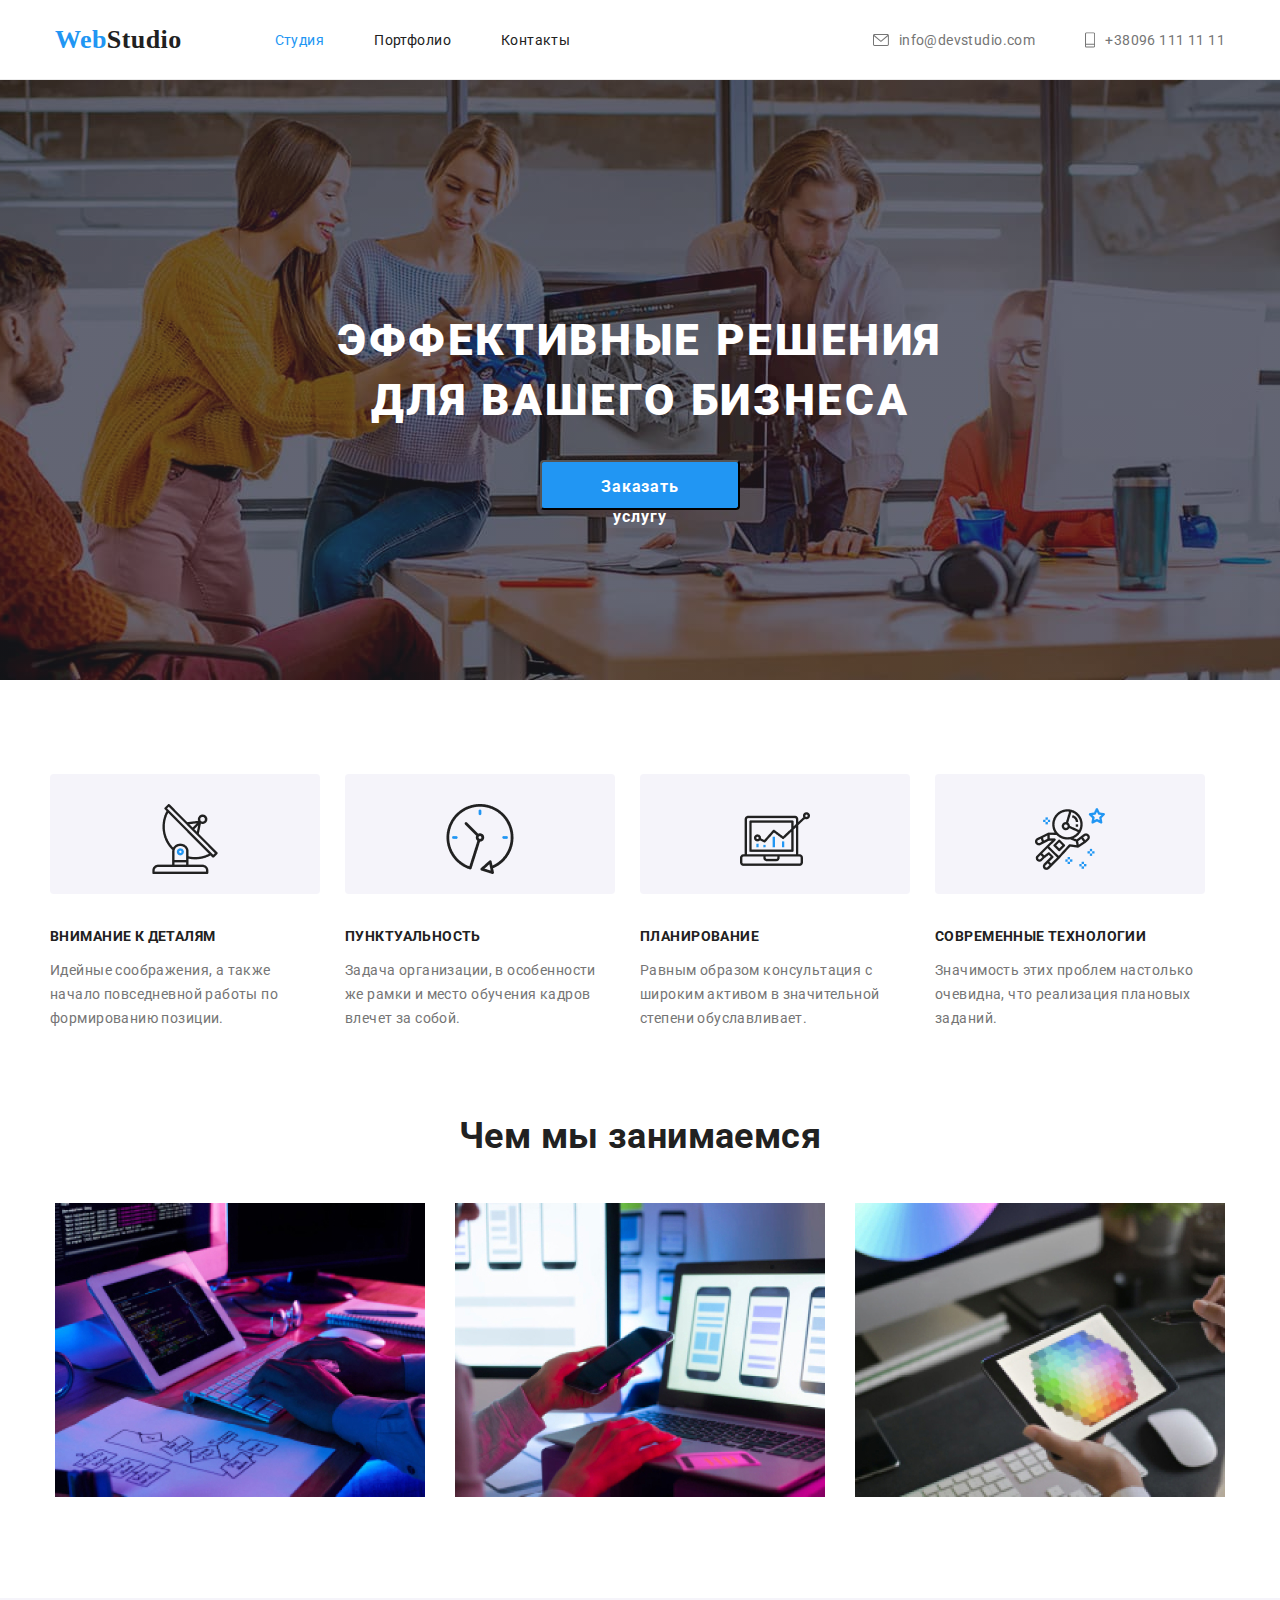
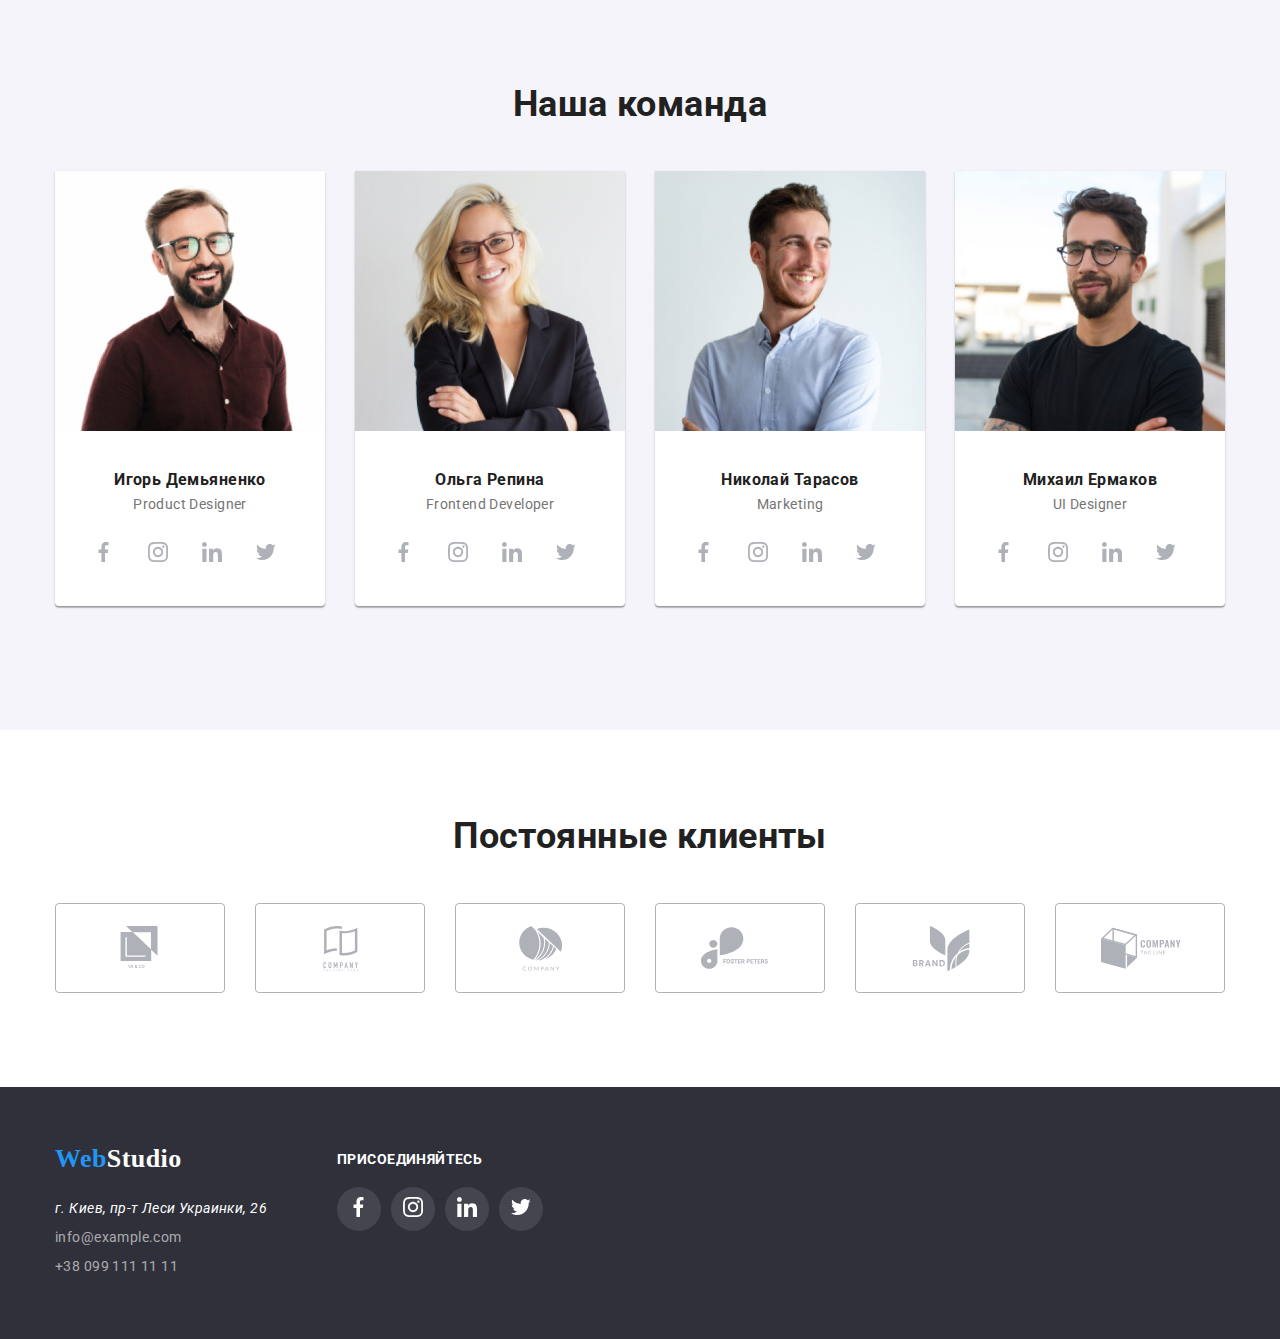
==== index.html @ 9bc7f553 "перенос дз4 в дз5" ====
<!DOCTYPE html>
<html lang="ru">
<head>
    <meta charset="UTF-8">
    <meta name="viewport" content="width=device-width, initial-scale=1.0">
    <link rel="stylesheet" href="./CSS/styles.css">  
    <link rel="stylesheet" href="./CSS/normalize.css">                   
    <link href="https://fonts.googleapis.com/css2?family=Roboto:ital,wght@0,300;1,100&display=fallback" rel="stylesheet">

    <title>WebStudio - разработка программного обеспечения</title>
</head>
<body>
    <header>
        <div class="container flexbox">
            <nav class="navv">
        <p class="logo"><a href="./"><span>Web</span>Studio</a></p>
        <ul class="navigation list">
            <li class="menu-list">
                <a href="./" style="color:#2196F3;">Студия</a>
            </li>
            <li class="menu-list">
                <a href="./portfolio.html">Портфолио</a>
            </li>
            <li class="menu-list">
                <a href="/">Контакты</a>
            </li>
        </ul>
    </nav>
        <div class="header-contacts">
            <p><a href="mailto:info@devstudio.com" class="mail">
                <svg>
                    <use href="./images/sprite.svg#icon-mail"></use>
                </svg>
                info@devstudio.com</a></p>
            
                <p><a href="tel:380961111111" class="phone">
                    <svg>
                        <use href="./images/sprite.svg#icon-telephone"></use>
                    </svg>
                    +38096 111 11 11</a></p>
                
                </div>
            </div>
    </header>
    <main>
        <section class="maininfo">
           <div class="container">
            <h1 class="mainslogan">ЭФФЕКТИВНЫЕ РЕШЕНИЯ <br>ДЛЯ ВАШЕГО БИЗНЕСА</h1>
            <p><button class="order-service">Заказать услугу</button></p> 
        </div>      
</section>
        <section class="qualities">
            <div class="container">
            <h2 class="invisible">Гарантия качества</h2>
            <ul class="list">
                <li class="special-aspects item-1">
                <h3>Внимание к деталям</h3>
                <p>Идейные соображения,    а также начало повседневной работы по формированию позиции.</p>
                </li>
                <li class="special-aspects item-2">
                    <h3>Пунктуальность</h3>
                    <p>Задача организации, в особенности же рамки и место обучения кадров влечет за собой.</p>
                </li>
                <li class="special-aspects item-3">
                    <h3>Планирование</h3>
                    <p>Равным образом консультация с широким активом в значительной степени обуславливает.</p>
                </li>
                <li class="special-aspects item-4">
                    <h3>Современные технологии</h3>
                    <p>Значимость этих проблем настолько очевидна, что реализация плановых заданий.</p>
                </li>
            </ul>
        </div>
        </section>
<section class="what-we-do">
    <div class="container">
<h2>Чем мы занимаемся</h2>
<ul class="list">
    <li class="what-we-do1"><img src="./images/img1.jpg" alt="Программирование" width="370" height="294"></li>
    <li class="what-we-do1"><img src="./images/img2.jpg" alt="Адаптация под разные устройства" width="370" height="294"></li>
    <li class="what-we-do1"><img src="./images/img3.jpg" alt="Дизайн" width="370" height="294"></li>
</ul>
</div>
</section>
<section class="our-team">
    <div class="container">
    <h2>Наша команда</h2>
    <ul class="list-of-teammates list">
        <li class="team">
            <img src="./images/teammate1.jpg" alt="Игорь Демьяненко" width="270" height="260">
            <div class="teammate"><h3>Игорь Демьяненко</h3>
                <p>Product Designer</p>
                <ul class="social list">
                    <li class="social-icon"><button class="but-icon"><svg>
                        <use href="./images/sprite.svg#icon-facebook"></use>
                    </svg></button></li>
                    <li class="social-icon"><button class="but-icon"><svg>
                        <use href="./images/sprite.svg#icon-instagram"></use>
                    </svg></button></li>
                    <li class="social-icon"><button class="but-icon"><svg>
                        <use href="./images/sprite.svg#icon-linkedin"></use>
                    </svg></button></li>
                    <li class="social-icon"><button class="but-icon"><svg>
                        <use href="./images/sprite.svg#icon-twitter"></use>
                    </svg></button></li>
                </ul></div>
        </li>
        <li class="team">
            <img src="./images/teammate2.jpg" alt="Ольга Репина" width="270" height="260">
            <div class="teammate"><h3>Ольга Репина</h3>
                <p>Frontend Developer</p>
                <ul class="social list">
                    <li class="social-icon"><button class="but-icon"><svg>
                        <use href="./images/sprite.svg#icon-facebook"></use>
                    </svg></button></li>
                    <li class="social-icon"><button class="but-icon"><svg>
                        <use href="./images/sprite.svg#icon-instagram"></use>
                    </svg></button></li>
                    <li class="social-icon"><button class="but-icon"><svg>
                        <use href="./images/sprite.svg#icon-linkedin"></use>
                    </svg></button></li>
                    <li class="social-icon"><button class="but-icon"><svg>
                        <use href="./images/sprite.svg#icon-twitter"></use>
                    </svg></button></li>
                </ul>
            </div>
        </li>
        <li class="team">
            <img src="./images/teammate3.jpg" alt="Николай Тарасов" width="270" height="260">
            <div class="teammate"><h3>Николай Тарасов</h3>
                <p>Marketing</p>
                <ul class="social list">
                    <li class="social-icon"><button class="but-icon"><svg>
                        <use href="./images/sprite.svg#icon-facebook"></use>
                    </svg></button></li>
                    <li class="social-icon"><button class="but-icon"><svg>
                        <use href="./images/sprite.svg#icon-instagram"></use>
                    </svg></button></li>
                    <li class="social-icon"><button class="but-icon"><svg>
                        <use href="./images/sprite.svg#icon-linkedin"></use>
                    </svg></button></li>
                    <li class="social-icon"><button class="but-icon"><svg>
                        <use href="./images/sprite.svg#icon-twitter"></use>
                    </svg></button></li>
                </ul>
            </div>
        </li>
        <li class="team">
            <img src="./images/teammate4.jpg" alt="Михаил Ермаков" width="270" height="260">
            <div class="teammate"><h3>Михаил Ермаков</h3>
                <p>UI Designer</p>
                <ul class="social list">
                    <li class="social-icon"><button class="but-icon"><svg>
                        <use href="./images/sprite.svg#icon-facebook"></use>
                    </svg></button></li>
                    <li class="social-icon"><button class="but-icon"><svg>
                        <use href="./images/sprite.svg#icon-instagram"></use>
                    </svg></button></li>
                    <li class="social-icon"><button class="but-icon"><svg>
                        <use href="./images/sprite.svg#icon-linkedin"></use>
                    </svg></button></li>
                    <li class="social-icon"><button class="but-icon"><svg>
                        <use href="./images/sprite.svg#icon-twitter"></use>
                    </svg></button></li>
                </ul>
            </div>
                
        </li>
    </ul>
</div>
</section>
<section class="customers">
<div class="container">
    <h2>Постоянные клиенты</h2>
<ul class="list">
    <li class="customer-logo"><a href="">
        <svg>
            <use href="./images/sprite.svg#icon-logo-1"></use>
        </svg>
    </a></li>
    <li class="customer-logo"><a href="">
        <svg>
            <use href="./images/sprite.svg#icon-logo-2"></use>
        </svg>
    </a></li>
    <li class="customer-logo"><a href="">
        <svg>
            <use href="./images/sprite.svg#icon-logo-3"></use>
        </svg>
    </a></li>
    <li class="customer-logo"><a href="">
        <svg>
            <use href="./images/sprite.svg#icon-logo-4"></use>
        </svg>
    </a></li>
    <li class="customer-logo"><a href="">
        <svg>
            <use href="./images/sprite.svg#icon-logo-5"></use>
        </svg>
    </a></li>
    <li class="customer-logo"><a href="">
        <svg>
            <use href="./images/sprite.svg#icon-logo-6"></use>
        </svg>
    </a></li>
</ul>
</div>
    
</section>
    </main>
    <footer>
        <div class="container">
            <div class="find-us">
                <div class="contact-us">
                    <p class="footer-logo"><span>Web</span>Studio</p>
                    <address>
                    <p>   г. Киев, пр-т Леси Украинки, 26
                    </p>
                    </address>
                    <p><a href="mailto:info@example.com">info@example.com</a></p>
                    <p><a href="tel:380991111111">+38 099 111 11 11</a>
                    </p>
                </div>
                <div class="footer-social"> 
                    <p>Присоединяйтесь</p>
                    <ul class="social list">
                        <li class="social-icon"><button class="but-icon"><svg>
                            <use href="./images/sprite.svg#icon-facebook"></use>
                        </svg></button></li>
                        <li class="social-icon"><button class="but-icon"><svg>
                            <use href="./images/sprite.svg#icon-instagram"></use>
                        </svg></button></li>
                        <li class="social-icon"><button class="but-icon"><svg>
                            <use href="./images/sprite.svg#icon-linkedin"></use>
                        </svg></button></li>
                        <li class="social-icon"><button class="but-icon"><svg>
                            <use href="./images/sprite.svg#icon-twitter"></use>
                        </svg></button></li>
                    </ul>
                </div>
            </div>
            
        </div>
   </footer>
</body>
</html>
---- CSS/styles.css ----
* {
    margin: 0;
    padding:  0px 0px 0px 0px;
}
:root {
    --white: #ffffff;
    --active: #757575;
    --black: #212121;
    --blue: #2196F3;
    --white-transp:rgba(255, 255, 255, 0.6);
    --gray: #F5F4FA;
    --pictures:#AFB1B8;
}
body {
    background-color: var(--white);
    font-family: Roboto;
    font-style: normal;
    font-weight: normal;
    font-size: 14px;
    line-height: 24px;    
    letter-spacing: 0.03em;
    color: var(--active);
}
*::selection{
    background-color: yellowgreen;
}
.container {
    width: 1200px;
    padding: 0 15px;
    margin: 0 auto;

}
.flexbox {
    display: flex;
    justify-content: space-between;
}
h1, h2, h3, h4, h5, h6 {
    color: var(--black);
}
h2 {
    font-size: 36px;
    margin-bottom: 55px;
    text-align: center;
font-family: 'Roboto';
}
h3 {
    font-size: 16px;
}

p {
    margin: 0 0 0px 0;
}
header {
    background-image: url(../images/line-header.png);
    background-position: bottom;
    background-repeat: repeat-x;

}
header .container{
    height: 80px;
    text-align: center;
    
}
.navv {
    display: flex;
    align-items: center;

}
.list {
list-style-type: none;
margin: 0;
padding: 0;
}
.logo {
    font-size: 26px; 
  font-weight: bold;
    font-family: Raleway;
    font-style: normal;
}
.logo a {
    color: var(--black); 
    text-decoration: none;
}
.logo span {
    color: var(--blue);
}
.navigation {
    display: flex;
    margin-left: 93px;
}
.menu-list {
    font-size: 14px;
margin-right: 50px;
    }
    .navigation .menu-list:last-child {
        margin-right: 0px;
    }
    .navigation a {
        text-decoration: none;
        color: var(--black);
    }
    .menu-list a:hover, .menu-list a:focus {
color: var(--blue);
    }

.header-contacts {
    display: flex;
    align-items: center;
}
.header-contacts p {
    margin-left: 50px;
}
.header-contacts p:first-child {
    margin-left: 0px;

}


.header-contacts a{
    display: flex;
    align-items: center;
    padding: 0;
}
.header-contacts a{
    color: var(--active);
    text-decoration: none;
}
.header-contacts a:hover, .header-contacts a:focus {
    color: var(--blue);
}
.mail svg {
    width: 16px;
    height: 12px;
    margin-right: 10px;
    fill:var(--active);
}
.mail:hover svg,  .mail:focus svg {
    fill: var(--blue);
}
.phone svg {
    width: 10px;
    height: 16px;
    margin-right: 10px;
    fill:var(--active);
}
.phone:hover svg,  .phone:focus svg {
    fill: var(--blue);
}
/* .mail::before {
    content: "";
    width: 16px;
  height: 12px;
    margin-right: 10px;
    background-image: url(../images/icons/mail.svg);
    background-repeat: no-repeat;
} 
.phone::before {
    content: "";
    width: 10px;
  height: 16px;
    margin-right: 10px;
    background-image: url(../images/icons/telephone.svg);
    background-repeat: no-repeat;
}*/

.maininfo {
height: 600px;
background-image: linear-gradient(rgba(47, 48, 58, 0.4) 50%, rgba(47, 48, 58, 0.4) 100%), url(../images/webstudio-banner.jpg);
background-repeat: no-repeat, no-repeat;
background-position-x: center, center;
background-size: 1600px, 1600px;
text-align: center;
padding-top: 200px;
}
.mainslogan {
padding: 30px;
font-family: Roboto;
font-style: normal;
font-weight: 900;
font-size: 44px;
line-height: 60px;
text-align: center;
letter-spacing: 0.06em;
text-transform: uppercase;
color: var(--white);
}
button {
    background-color: var(--blue);
}

.order-service {
width: 200px;
height: 50px;
background-color: var(--blue);
font-family: Roboto;
font-style: normal;
font-weight: bold;
font-size: 16px;
line-height: 30px;
text-align: center;
letter-spacing: 0.06em;
padding: 10px 30px;
color: var(--white);
border-radius: 4px;
}
.qualities {
    font-size: 14px;
    padding: 94px 15px;
    letter-spacing: 0.03em;
    font-weight: normal;
}
.qualities h3 {
    text-transform: uppercase;
    font-size: 14px;
    margin:0 0 10px 0px;


}
.qualities ul{
    display: flex;
}
.item-1, .item-2, .item-3, .item-4{
    width:270px;
    margin: 0 30px 0 -5px;
   
}
.special-aspects:last-child {
    margin-right: 0px;

}
.special-aspects::before{
    content:"";
    display: block;
    width: 270px;
    height: 120px;
    margin-bottom: 30px;
    background-color: var(--gray);
    background-position: center top 30px;
    border-radius: 4px;
background-repeat: no-repeat;
}
.item-1::before{
    background-image: url(../images/icons/details.png);
}
.item-2::before{
    background-image: url(../images/icons/clock.png);
}
.item-3::before{
    background-image: url(../images/icons/diagram.png);

}
.item-4::before{
    background-image: url(../images/icons/technologies.png);

}

.what-we-do ul {
    display: flex;
    justify-content: space-between;
    padding-bottom: 94px;
}

.what-we-do1 {
    margin-right: 30px;
}
.what-we-do1:last-child {
    margin-right: 0px;
}

.our-team {
    background: var(--gray) repeat-x;
    padding: 94px 15px;
}

.list-of-teammates{
    display: flex;
    
}
.team {
    background: var(--white);  
    box-shadow: 0px 1px 3px rgba(0, 0, 0, 0.12), 0px 1px 1px rgba(0, 0, 0, 0.14), 0px 2px 1px rgba(0, 0, 0, 0.2);
    border-radius: 0px 0px 4px 4px;
    margin: 0 30px 30px 0;
    width: 270px;
   

}
.teammate {
    text-align: center;
    padding: 30px 0 30px 0;
}
/* начало иконки соцсетей */
.but-icon {
    background-color: var(--white);
    border:none;
    margin-right: 10px;
    padding: 0px;
    width: 44px;
    height: 44px;
    border-radius: 50%;

}
.social {
    display: flex;
    justify-content: center;
    margin-top: 16px;
}
.but-icon svg {
    width: 20px;
height: 20px;
border:none;
fill:var(--pictures);
}

.but-icon:hover svg, .but-icon:focus svg{
    fill:var(--white);
}
.but-icon:hover, .but-icon:focus {
    background-color:var(--blue);

    border-radius: 50%;
} 
/* конец иконки соцсетей */
.customers {
    padding-top: 94px;
    padding-bottom: 94px;
}
.customers ul {
    display: flex;
}
.customer-logo a {
    display: block;
    border: 1px solid var(--pictures);
    border-radius: 4px;
    width: 170px;
    height: 90px;
    margin-right: 30px;
    padding: 22px 45px;
}
.customer-logo a:hover, .customer-logo a:focus {
    border: 1px solid var(--blue);
}
.customer-logo a:hover svg, .customer-logo a:focus svg {
fill:var(--blue);
}
.customer-logo svg {
    fill: var(--pictures);
    
    width: 80px;
    height: 45px;
}

.invisible {
    display:none;
}
/* -----Портфолио------- */
.filter-of-works ul{
    display: flex;
    justify-content: center;
    margin-top: 94px;
    margin-bottom: 50px;
}
.filter-of-works li {
    margin-right: 8px;
    border: 1px solid var(--gray);
    background: var(--gray);
border-radius: 4px;
font-style: normal;
font-weight: 500;
font-size: 16px;
line-height: 26px;
padding: 6px 22px;
}
.filter-of-works li:last-child{
    margin-right: 0px;
}
.filter-of-works li:hover, .filter-of-works li:focus {
  background: var(--blue);
  color: var(--white);
  cursor: pointer;
}

.examples ul {
    display: flex;
    flex-direction: row;
    flex-wrap: wrap;
    margin-bottom: 64px;
}
.examples li {
margin: 0 30px 30px 0;
background-image: url(../images/container-item.png);
height: 404px;}

.examples li:nth-child(3n) {
    margin: 0 0px 30px 0;
    }
    .examples li:hover, .examples li:focus {
        cursor: pointer;
box-shadow: 0px 1px 1px rgba(0, 0, 0, 0.12), 0px 4px 4px rgba(0, 0, 0, 0.06), 1px 4px 6px rgba(0, 0, 0, 0.16);
}

.about-work {
letter-spacing: 0.06em;
text-indent: 24px;
margin-bottom: 20px;
margin-top: 20px;
}
.about-work h3 {
    display: block;
    max-width: 346px;
}















footer {
    height: 252px;
    background: url(../images/banner.png) repeat-x;
    color: var(--white);
    padding: 60px 15px 60px 15px;
}

footer a {
color: var(--white-transp);
text-decoration: none;
}
footer a:hover, footer a:focus {
color: var(--blue);
text-decoration: none;
}
footer p {
    margin-bottom: 5px;
    }
.footer-logo {
    font-size: 26px;
    padding-bottom: 20px;
    font-weight: bold;
    font-family: Raleway;
    font-style: normal;
    width: 100px;
}
.footer-logo span {
    color: var(--blue);
}
.find-us {
    display: flex;
}
.footer-social {
    text-transform: uppercase;
    margin-left: 70px;
    font-weight: bold;
}
footer .but-icon {
    background-color:rgba(255, 255, 255, 0.1);
}
footer .but-icon svg{
fill:var(--white);}
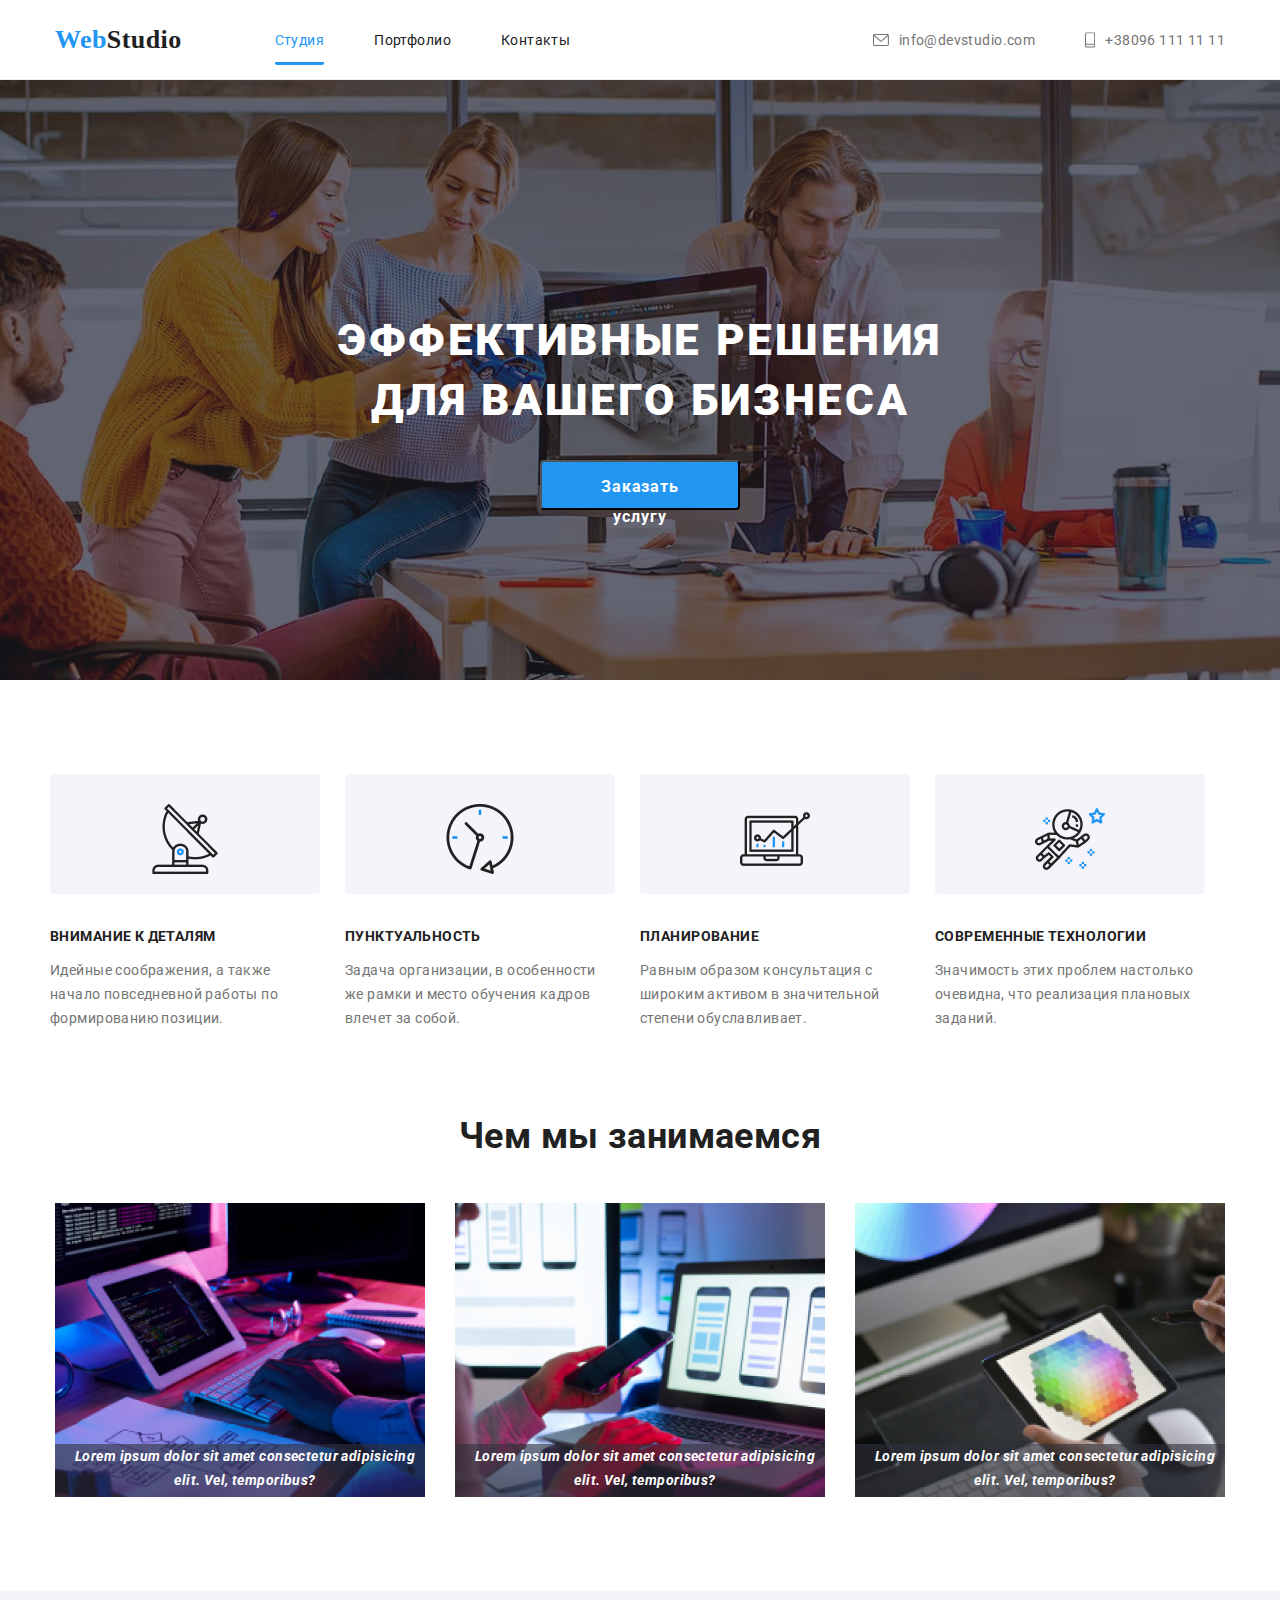
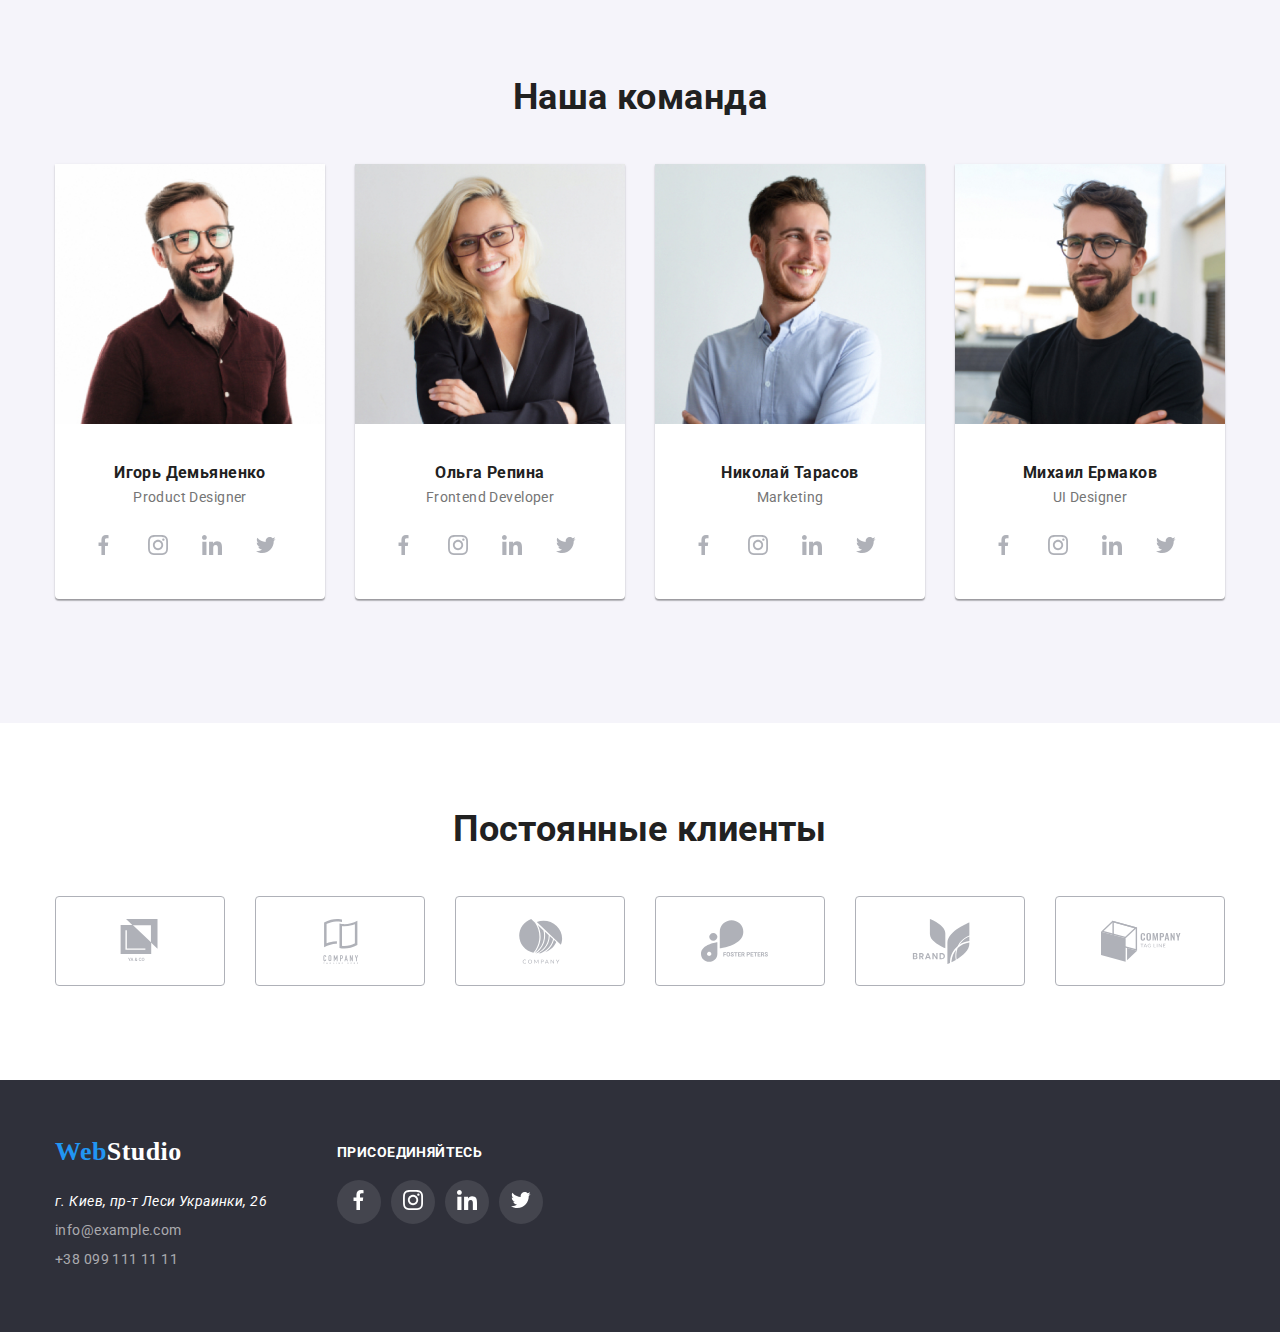
==== commit 0cc894f2: "половина дз5" ====
--- a/index.html
+++ b/index.html
@@ -16,24 +16,24 @@
         <p class="logo"><a href="./"><span>Web</span>Studio</a></p>
         <ul class="navigation list">
             <li class="menu-list">
-                <a href="./" style="color:#2196F3;">Студия</a>
+                <a href="./" style="color:#2196F3;" class="active animation">Студия</a>
             </li>
             <li class="menu-list">
-                <a href="./portfolio.html">Портфолио</a>
+                <a href="./portfolio.html" class="animation">Портфолио</a>
             </li>
             <li class="menu-list">
-                <a href="/">Контакты</a>
+                <a href="/" class="animation">Контакты</a>
             </li>
         </ul>
     </nav>
         <div class="header-contacts">
-            <p><a href="mailto:info@devstudio.com" class="mail">
+            <p><a href="mailto:info@devstudio.com" class="mail animation">
                 <svg>
                     <use href="./images/sprite.svg#icon-mail"></use>
                 </svg>
                 info@devstudio.com</a></p>
             
-                <p><a href="tel:380961111111" class="phone">
+                <p><a href="tel:380961111111" class="phone animation">
                     <svg>
                         <use href="./images/sprite.svg#icon-telephone"></use>
                     </svg>
@@ -46,7 +46,7 @@
         <section class="maininfo">
            <div class="container">
             <h1 class="mainslogan">ЭФФЕКТИВНЫЕ РЕШЕНИЯ <br>ДЛЯ ВАШЕГО БИЗНЕСА</h1>
-            <p><button class="order-service">Заказать услугу</button></p> 
+            <p><button class="order-service animation">Заказать услугу</button></p> 
         </div>      
 </section>
         <section class="qualities">
@@ -76,9 +76,15 @@
     <div class="container">
 <h2>Чем мы занимаемся</h2>
 <ul class="list">
-    <li class="what-we-do1"><img src="./images/img1.jpg" alt="Программирование" width="370" height="294"></li>
-    <li class="what-we-do1"><img src="./images/img2.jpg" alt="Адаптация под разные устройства" width="370" height="294"></li>
-    <li class="what-we-do1"><img src="./images/img3.jpg" alt="Дизайн" width="370" height="294"></li>
+    <li class="what-we-do1"><img src="./images/img1.jpg" alt="Программирование" width="370" height="294">
+    <p class="descr-of-work">Lorem ipsum dolor sit amet consectetur adipisicing elit. Vel, temporibus?</p>
+</li>
+    <li class="what-we-do1"><img src="./images/img2.jpg" alt="Адаптация под разные устройства" width="370" height="294">
+        <p class="descr-of-work">Lorem ipsum dolor sit amet consectetur adipisicing elit. Vel, temporibus?</p>
+    </li>
+    <li class="what-we-do1"><img src="./images/img3.jpg" alt="Дизайн" width="370" height="294">
+        <p class="descr-of-work">Lorem ipsum dolor sit amet consectetur adipisicing elit. Vel, temporibus?</p>
+    </li>
 </ul>
 </div>
 </section>
@@ -91,16 +97,16 @@
             <div class="teammate"><h3>Игорь Демьяненко</h3>
                 <p>Product Designer</p>
                 <ul class="social list">
-                    <li class="social-icon"><button class="but-icon"><svg>
-                        <use href="./images/sprite.svg#icon-facebook"></use>
-                    </svg></button></li>
-                    <li class="social-icon"><button class="but-icon"><svg>
-                        <use href="./images/sprite.svg#icon-instagram"></use>
-                    </svg></button></li>
-                    <li class="social-icon"><button class="but-icon"><svg>
-                        <use href="./images/sprite.svg#icon-linkedin"></use>
-                    </svg></button></li>
-                    <li class="social-icon"><button class="but-icon"><svg>
+                    <li class="social-icon"><button class="but-icon animation"><svg>
+                        <use href="./images/sprite.svg#icon-facebook"></use>
+                    </svg></button></li>
+                    <li class="social-icon"><button class="but-icon animation"><svg>
+                        <use href="./images/sprite.svg#icon-instagram"></use>
+                    </svg></button></li>
+                    <li class="social-icon"><button class="but-icon animation"><svg>
+                        <use href="./images/sprite.svg#icon-linkedin"></use>
+                    </svg></button></li>
+                    <li class="social-icon"><button class="but-icon animation"><svg>
                         <use href="./images/sprite.svg#icon-twitter"></use>
                     </svg></button></li>
                 </ul></div>
@@ -110,16 +116,16 @@
             <div class="teammate"><h3>Ольга Репина</h3>
                 <p>Frontend Developer</p>
                 <ul class="social list">
-                    <li class="social-icon"><button class="but-icon"><svg>
-                        <use href="./images/sprite.svg#icon-facebook"></use>
-                    </svg></button></li>
-                    <li class="social-icon"><button class="but-icon"><svg>
-                        <use href="./images/sprite.svg#icon-instagram"></use>
-                    </svg></button></li>
-                    <li class="social-icon"><button class="but-icon"><svg>
-                        <use href="./images/sprite.svg#icon-linkedin"></use>
-                    </svg></button></li>
-                    <li class="social-icon"><button class="but-icon"><svg>
+                    <li class="social-icon"><button class="but-icon animation"><svg>
+                        <use href="./images/sprite.svg#icon-facebook"></use>
+                    </svg></button></li>
+                    <li class="social-icon"><button class="but-icon animation"><svg>
+                        <use href="./images/sprite.svg#icon-instagram"></use>
+                    </svg></button></li>
+                    <li class="social-icon"><button class="but-icon animation"><svg>
+                        <use href="./images/sprite.svg#icon-linkedin"></use>
+                    </svg></button></li>
+                    <li class="social-icon"><button class="but-icon animation"><svg>
                         <use href="./images/sprite.svg#icon-twitter"></use>
                     </svg></button></li>
                 </ul>
@@ -130,16 +136,16 @@
             <div class="teammate"><h3>Николай Тарасов</h3>
                 <p>Marketing</p>
                 <ul class="social list">
-                    <li class="social-icon"><button class="but-icon"><svg>
-                        <use href="./images/sprite.svg#icon-facebook"></use>
-                    </svg></button></li>
-                    <li class="social-icon"><button class="but-icon"><svg>
-                        <use href="./images/sprite.svg#icon-instagram"></use>
-                    </svg></button></li>
-                    <li class="social-icon"><button class="but-icon"><svg>
-                        <use href="./images/sprite.svg#icon-linkedin"></use>
-                    </svg></button></li>
-                    <li class="social-icon"><button class="but-icon"><svg>
+                    <li class="social-icon"><button class="but-icon animation"><svg>
+                        <use href="./images/sprite.svg#icon-facebook"></use>
+                    </svg></button></li>
+                    <li class="social-icon"><button class="but-icon animation"><svg>
+                        <use href="./images/sprite.svg#icon-instagram"></use>
+                    </svg></button></li>
+                    <li class="social-icon"><button class="but-icon animation"><svg>
+                        <use href="./images/sprite.svg#icon-linkedin"></use>
+                    </svg></button></li>
+                    <li class="social-icon"><button class="but-icon animation"><svg>
                         <use href="./images/sprite.svg#icon-twitter"></use>
                     </svg></button></li>
                 </ul>
@@ -150,16 +156,16 @@
             <div class="teammate"><h3>Михаил Ермаков</h3>
                 <p>UI Designer</p>
                 <ul class="social list">
-                    <li class="social-icon"><button class="but-icon"><svg>
-                        <use href="./images/sprite.svg#icon-facebook"></use>
-                    </svg></button></li>
-                    <li class="social-icon"><button class="but-icon"><svg>
-                        <use href="./images/sprite.svg#icon-instagram"></use>
-                    </svg></button></li>
-                    <li class="social-icon"><button class="but-icon"><svg>
-                        <use href="./images/sprite.svg#icon-linkedin"></use>
-                    </svg></button></li>
-                    <li class="social-icon"><button class="but-icon"><svg>
+                    <li class="social-icon"><button class="but-icon animation"><svg>
+                        <use href="./images/sprite.svg#icon-facebook"></use>
+                    </svg></button></li>
+                    <li class="social-icon"><button class="but-icon animation"><svg>
+                        <use href="./images/sprite.svg#icon-instagram"></use>
+                    </svg></button></li>
+                    <li class="social-icon"><button class="but-icon animation"><svg>
+                        <use href="./images/sprite.svg#icon-linkedin"></use>
+                    </svg></button></li>
+                    <li class="social-icon"><button class="but-icon animation"><svg>
                         <use href="./images/sprite.svg#icon-twitter"></use>
                     </svg></button></li>
                 </ul>
@@ -173,33 +179,33 @@
 <div class="container">
     <h2>Постоянные клиенты</h2>
 <ul class="list">
-    <li class="customer-logo"><a href="">
-        <svg>
+    <li class="customer-logo animation"><a href="">
+        <svg class="animation">
             <use href="./images/sprite.svg#icon-logo-1"></use>
         </svg>
     </a></li>
-    <li class="customer-logo"><a href="">
+    <li class="customer-logo animation"><a href="">
         <svg>
             <use href="./images/sprite.svg#icon-logo-2"></use>
         </svg>
     </a></li>
-    <li class="customer-logo"><a href="">
-        <svg>
+    <li class="customer-logo animation"><a href="">
+        <svg class="animation">
             <use href="./images/sprite.svg#icon-logo-3"></use>
         </svg>
     </a></li>
-    <li class="customer-logo"><a href="">
-        <svg>
+    <li class="customer-logo animation"><a href="">
+        <svg class="animation">
             <use href="./images/sprite.svg#icon-logo-4"></use>
         </svg>
     </a></li>
-    <li class="customer-logo"><a href="">
-        <svg>
+    <li class="customer-logo animation"><a href="">
+        <svg class="animation">
             <use href="./images/sprite.svg#icon-logo-5"></use>
         </svg>
     </a></li>
-    <li class="customer-logo"><a href="">
-        <svg>
+    <li class="customer-logo animation"><a href="">
+        <svg class="animation">
             <use href="./images/sprite.svg#icon-logo-6"></use>
         </svg>
     </a></li>
@@ -217,23 +223,23 @@
                     <p>   г. Киев, пр-т Леси Украинки, 26
                     </p>
                     </address>
-                    <p><a href="mailto:info@example.com">info@example.com</a></p>
-                    <p><a href="tel:380991111111">+38 099 111 11 11</a>
+                    <p><a href="mailto:info@example.com" class="animation">info@example.com</a></p>
+                    <p><a href="tel:380991111111" class="animation">+38 099 111 11 11</a>
                     </p>
                 </div>
                 <div class="footer-social"> 
                     <p>Присоединяйтесь</p>
                     <ul class="social list">
-                        <li class="social-icon"><button class="but-icon"><svg>
+                        <li class="social-icon"><button class="but-icon animation"><svg>
                             <use href="./images/sprite.svg#icon-facebook"></use>
                         </svg></button></li>
-                        <li class="social-icon"><button class="but-icon"><svg>
+                        <li class="social-icon"><button class="but-icon animation"><svg>
                             <use href="./images/sprite.svg#icon-instagram"></use>
                         </svg></button></li>
-                        <li class="social-icon"><button class="but-icon"><svg>
+                        <li class="social-icon"><button class="but-icon animation"><svg>
                             <use href="./images/sprite.svg#icon-linkedin"></use>
                         </svg></button></li>
-                        <li class="social-icon"><button class="but-icon"><svg>
+                        <li class="social-icon"><button class="but-icon animation"><svg>
                             <use href="./images/sprite.svg#icon-twitter"></use>
                         </svg></button></li>
                     </ul>
--- a/CSS/styles.css
+++ b/CSS/styles.css
@@ -9,7 +9,7 @@
     --blue: #2196F3;
     --white-transp:rgba(255, 255, 255, 0.6);
     --gray: #F5F4FA;
-    --pictures:#AFB1B8;
+    --pictures-gray:#AFB1B8;
 }
 body {
     background-color: var(--white);
@@ -88,10 +88,6 @@
     display: flex;
     margin-left: 93px;
 }
-.menu-list {
-    font-size: 14px;
-margin-right: 50px;
-    }
     .navigation .menu-list:last-child {
         margin-right: 0px;
     }
@@ -99,9 +95,45 @@
         text-decoration: none;
         color: var(--black);
     }
-    .menu-list a:hover, .menu-list a:focus {
+    .menu-list {
+        font-size: 14px;
+    margin-right: 50px;
+        }
+    .menu-list:hover a, .menu-list:focus a {
 color: var(--blue);
     }
+    .menu-list a{
+        position: relative;
+    }
+
+.menu-list a::after {
+    content: "";
+    position: absolute;
+}
+.menu-list:hover a::after {
+    content: "";
+display: block;
+    width: 100%;
+border-radius:0 0 2px 2px;
+margin-top: 10px;
+    height: 3px;
+    background-color: var(--blue);
+    transition: 250ms cubic-bezier(0.4, 0, 0.2, 1);
+
+}
+.active::after {
+    content: "";
+display: block;
+    width: 100%;
+border-radius:0 0 2px 2px;
+margin-top: 10px;
+    height: 3px;
+    background-color: var(--blue);
+    
+}
+
+
+
 
 .header-contacts {
     display: flex;
@@ -203,6 +235,9 @@
 color: var(--white);
 border-radius: 4px;
 }
+.order-service {
+    cursor: pointer;
+}
 .qualities {
     font-size: 14px;
     padding: 94px 15px;
@@ -261,11 +296,27 @@
 }
 
 .what-we-do1 {
+    position: relative;
+height: 294px;
     margin-right: 30px;
 }
 .what-we-do1:last-child {
     margin-right: 0px;
 }
+.descr-of-work {
+    position: absolute;
+    bottom:0px;
+    left: 0px;
+    color: var(--white);
+text-align: center;
+font-weight: bold;
+font-style: italic;
+    padding-left: 10px;
+    padding-bottom: 5px;
+    background-image: linear-gradient(rgba(47, 48, 58, 0.6) 50%, rgba(47, 48, 58, 0.6) 100%);
+}
+
+
 
 .our-team {
     background: var(--gray) repeat-x;
@@ -309,7 +360,7 @@
     width: 20px;
 height: 20px;
 border:none;
-fill:var(--pictures);
+fill:var(--pictures-gray);
 }
 
 .but-icon:hover svg, .but-icon:focus svg{
@@ -328,23 +379,23 @@
 .customers ul {
     display: flex;
 }
-.customer-logo a {
+.customer-logo {
     display: block;
-    border: 1px solid var(--pictures);
+    border: 1px solid var(--pictures-gray);
     border-radius: 4px;
     width: 170px;
     height: 90px;
     margin-right: 30px;
     padding: 22px 45px;
 }
-.customer-logo a:hover, .customer-logo a:focus {
+.customer-logo:hover, .customer-logo:focus {
     border: 1px solid var(--blue);
 }
-.customer-logo a:hover svg, .customer-logo a:focus svg {
+.customer-logo:hover svg, .customer-logo:focus svg {
 fill:var(--blue);
 }
 .customer-logo svg {
-    fill: var(--pictures);
+    fill: var(--pictures-gray);
     
     width: 80px;
     height: 45px;
@@ -353,7 +404,7 @@
 .invisible {
     display:none;
 }
-/* -----Портфолио------- */
+/* -----Портфолио начало------- */
 .filter-of-works ul{
     display: flex;
     justify-content: center;
@@ -386,17 +437,38 @@
     flex-wrap: wrap;
     margin-bottom: 64px;
 }
-.examples li {
+.example {
 margin: 0 30px 30px 0;
 background-image: url(../images/container-item.png);
-height: 404px;}
-
-.examples li:nth-child(3n) {
+height: 404px;
+position: relative;
+}
+
+.example:nth-child(3n) {
     margin: 0 0px 30px 0;
     }
-    .examples li:hover, .examples li:focus {
+    .example:hover, .example:focus {
         cursor: pointer;
 box-shadow: 0px 1px 1px rgba(0, 0, 0, 0.12), 0px 4px 4px rgba(0, 0, 0, 0.06), 1px 4px 6px rgba(0, 0, 0, 0.16);
+}
+.example::after{
+    content: "";
+    position: absolute;
+}
+
+
+
+.large-descr{
+    position: relative;
+    width: 370px;
+height: 294px;
+}
+.large-descr > p {
+    position: absolute;
+    bcg:var(--blue);
+    opacity: 0.6;
+    top: 0;
+    left: 0;
 }
 
 .about-work {
@@ -409,8 +481,11 @@
     display: block;
     max-width: 346px;
 }
-
-
+/* -----Портфолио конец------- */
+
+.animation {
+transition: 250ms cubic-bezier(0.4, 0, 0.2, 1);
+}
 
 
 
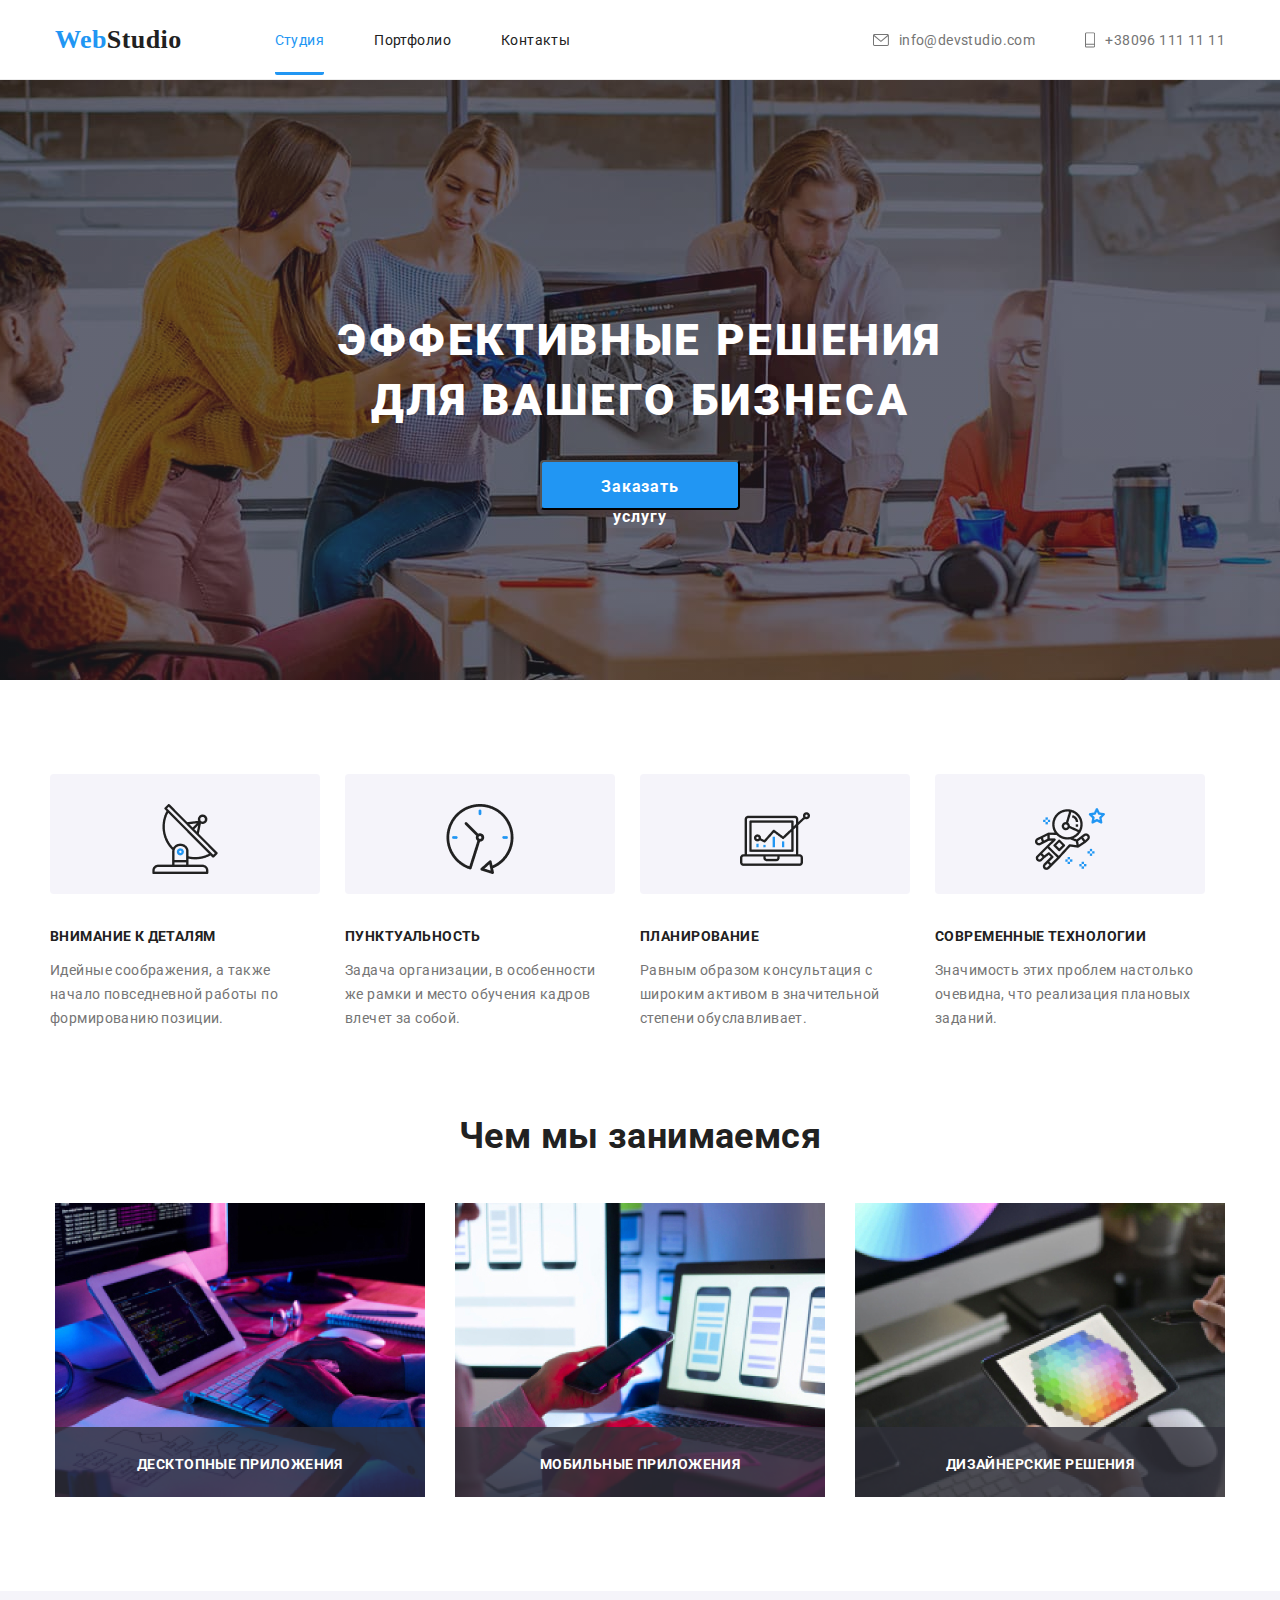
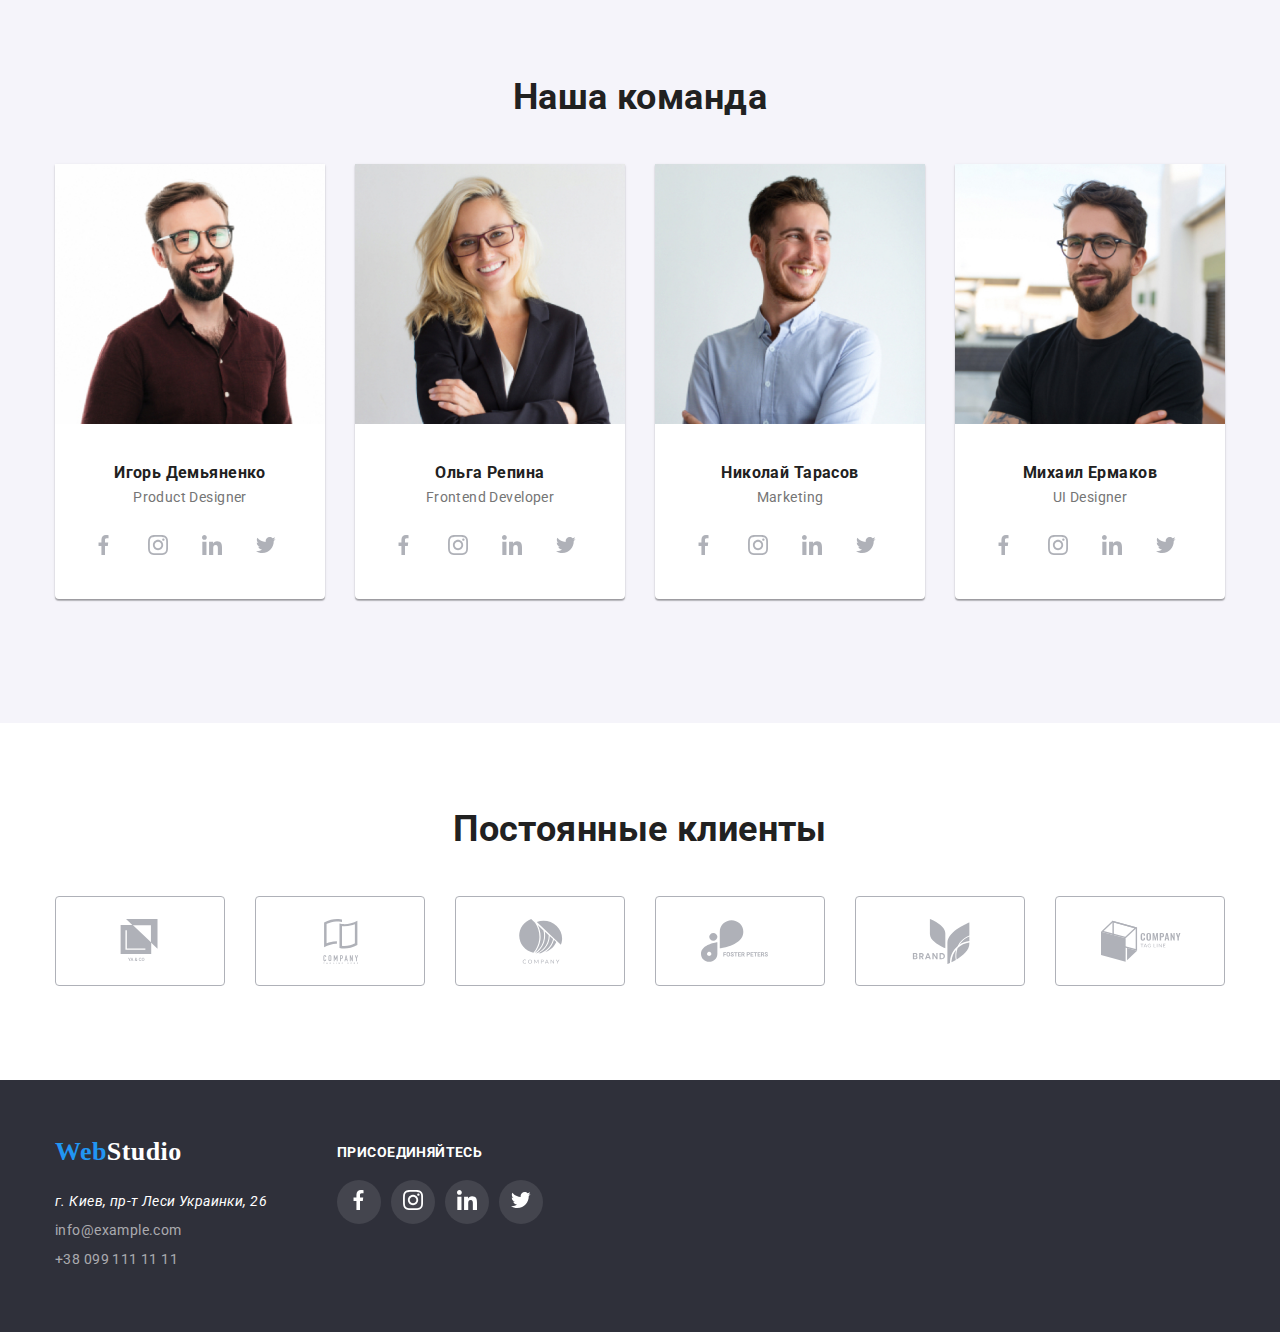
==== commit a28e3b9a: "правки" ====
--- a/index.html
+++ b/index.html
@@ -10,6 +10,15 @@
     <title>WebStudio - разработка программного обеспечения</title>
 </head>
 <body>
+    <div class="backdrop is-hidden" data-modal>
+        <div class="modal">
+            <button class="close-modal" data-modal-close>X</button>
+            123
+            <p>334
+                <p>76795</p>
+            </p>
+        </div>
+    </div>
     <header>
         <div class="container flexbox">
             <nav class="navv">
@@ -46,7 +55,7 @@
         <section class="maininfo">
            <div class="container">
             <h1 class="mainslogan">ЭФФЕКТИВНЫЕ РЕШЕНИЯ <br>ДЛЯ ВАШЕГО БИЗНЕСА</h1>
-            <p><button class="order-service animation">Заказать услугу</button></p> 
+            <p><button class="order-service animation" data-modal-open>Заказать услугу</button></p> 
         </div>      
 </section>
         <section class="qualities">
@@ -77,13 +86,13 @@
 <h2>Чем мы занимаемся</h2>
 <ul class="list">
     <li class="what-we-do1"><img src="./images/img1.jpg" alt="Программирование" width="370" height="294">
-    <p class="descr-of-work">Lorem ipsum dolor sit amet consectetur adipisicing elit. Vel, temporibus?</p>
+    <p class="descr-of-work">Десктопные приложения</p>
 </li>
     <li class="what-we-do1"><img src="./images/img2.jpg" alt="Адаптация под разные устройства" width="370" height="294">
-        <p class="descr-of-work">Lorem ipsum dolor sit amet consectetur adipisicing elit. Vel, temporibus?</p>
+        <p class="descr-of-work">Мобильные приложения</p>
     </li>
     <li class="what-we-do1"><img src="./images/img3.jpg" alt="Дизайн" width="370" height="294">
-        <p class="descr-of-work">Lorem ipsum dolor sit amet consectetur adipisicing elit. Vel, temporibus?</p>
+        <p class="descr-of-work">Дизайнерские решения</p>
     </li>
 </ul>
 </div>
@@ -248,6 +257,7 @@
             
         </div>
    </footer>
+   <script src="./js/modal.js"></script>
 </body>
 </html>
 
--- a/CSS/styles.css
+++ b/CSS/styles.css
@@ -115,7 +115,7 @@
 display: block;
     width: 100%;
 border-radius:0 0 2px 2px;
-margin-top: 10px;
+margin-top: 20px;
     height: 3px;
     background-color: var(--blue);
     transition: 250ms cubic-bezier(0.4, 0, 0.2, 1);
@@ -126,7 +126,7 @@
 display: block;
     width: 100%;
 border-radius:0 0 2px 2px;
-margin-top: 10px;
+margin-top: 20px;
     height: 3px;
     background-color: var(--blue);
     
@@ -238,6 +238,8 @@
 .order-service {
     cursor: pointer;
 }
+
+
 .qualities {
     font-size: 14px;
     padding: 94px 15px;
@@ -305,15 +307,17 @@
 }
 .descr-of-work {
     position: absolute;
+    width: 370px;
+    height: 70px;
     bottom:0px;
     left: 0px;
+    text-transform: uppercase;
     color: var(--white);
 text-align: center;
 font-weight: bold;
-font-style: italic;
-    padding-left: 10px;
+padding-top: 25px;
     padding-bottom: 5px;
-    background-image: linear-gradient(rgba(47, 48, 58, 0.6) 50%, rgba(47, 48, 58, 0.6) 100%);
+    background: rgba(47, 48, 58, 0.8);;
 }
 
 
@@ -451,24 +455,28 @@
         cursor: pointer;
 box-shadow: 0px 1px 1px rgba(0, 0, 0, 0.12), 0px 4px 4px rgba(0, 0, 0, 0.06), 1px 4px 6px rgba(0, 0, 0, 0.16);
 }
-.example::after{
-    content: "";
-    position: absolute;
-}
-
 
 
 .large-descr{
+    overflow: hidden;
     position: relative;
     width: 370px;
 height: 294px;
 }
 .large-descr > p {
+    /* opacity: 0; */
+
     position: absolute;
-    bcg:var(--blue);
-    opacity: 0.6;
-    top: 0;
-    left: 0;
+background-color: rgba(33, 150, 243, 0.7);
+color: var(--white);
+width: 370px;
+height: 294px;
+transition: 250ms;
+padding: 15px;
+}
+.example:hover .large-descr > p {
+opacity:1;
+transform: translateY(-301px);
 }
 
 .about-work {
@@ -541,3 +549,41 @@
 }
 footer .but-icon svg{
 fill:var(--white);}
+
+
+
+.backdrop{
+width: 100%;
+height: 100%;
+   position: fixed;
+   top:0;
+left:0;
+   background-color:rgba(0, 0, 0, 0.5);
+   overflow: hidden;
+   z-index: 2;
+   transition: 250ms;
+}
+.modal{
+position: absolute;
+top:50%;
+left:50%;
+width: 528px;
+height: 581px;
+padding: 20px;
+background-color: var(--white);
+transform: translate(-50%, -50%);
+}
+.close-modal {
+    position: absolute;
+top: 30px;
+right: 30px;
+padding: 5px 10px;
+color: var(--white);
+border:none;
+border-radius: 30%;
+cursor: pointer;
+}
+.backdrop.is-hidden {
+opacity: 0; 
+pointer-events: none;
+}   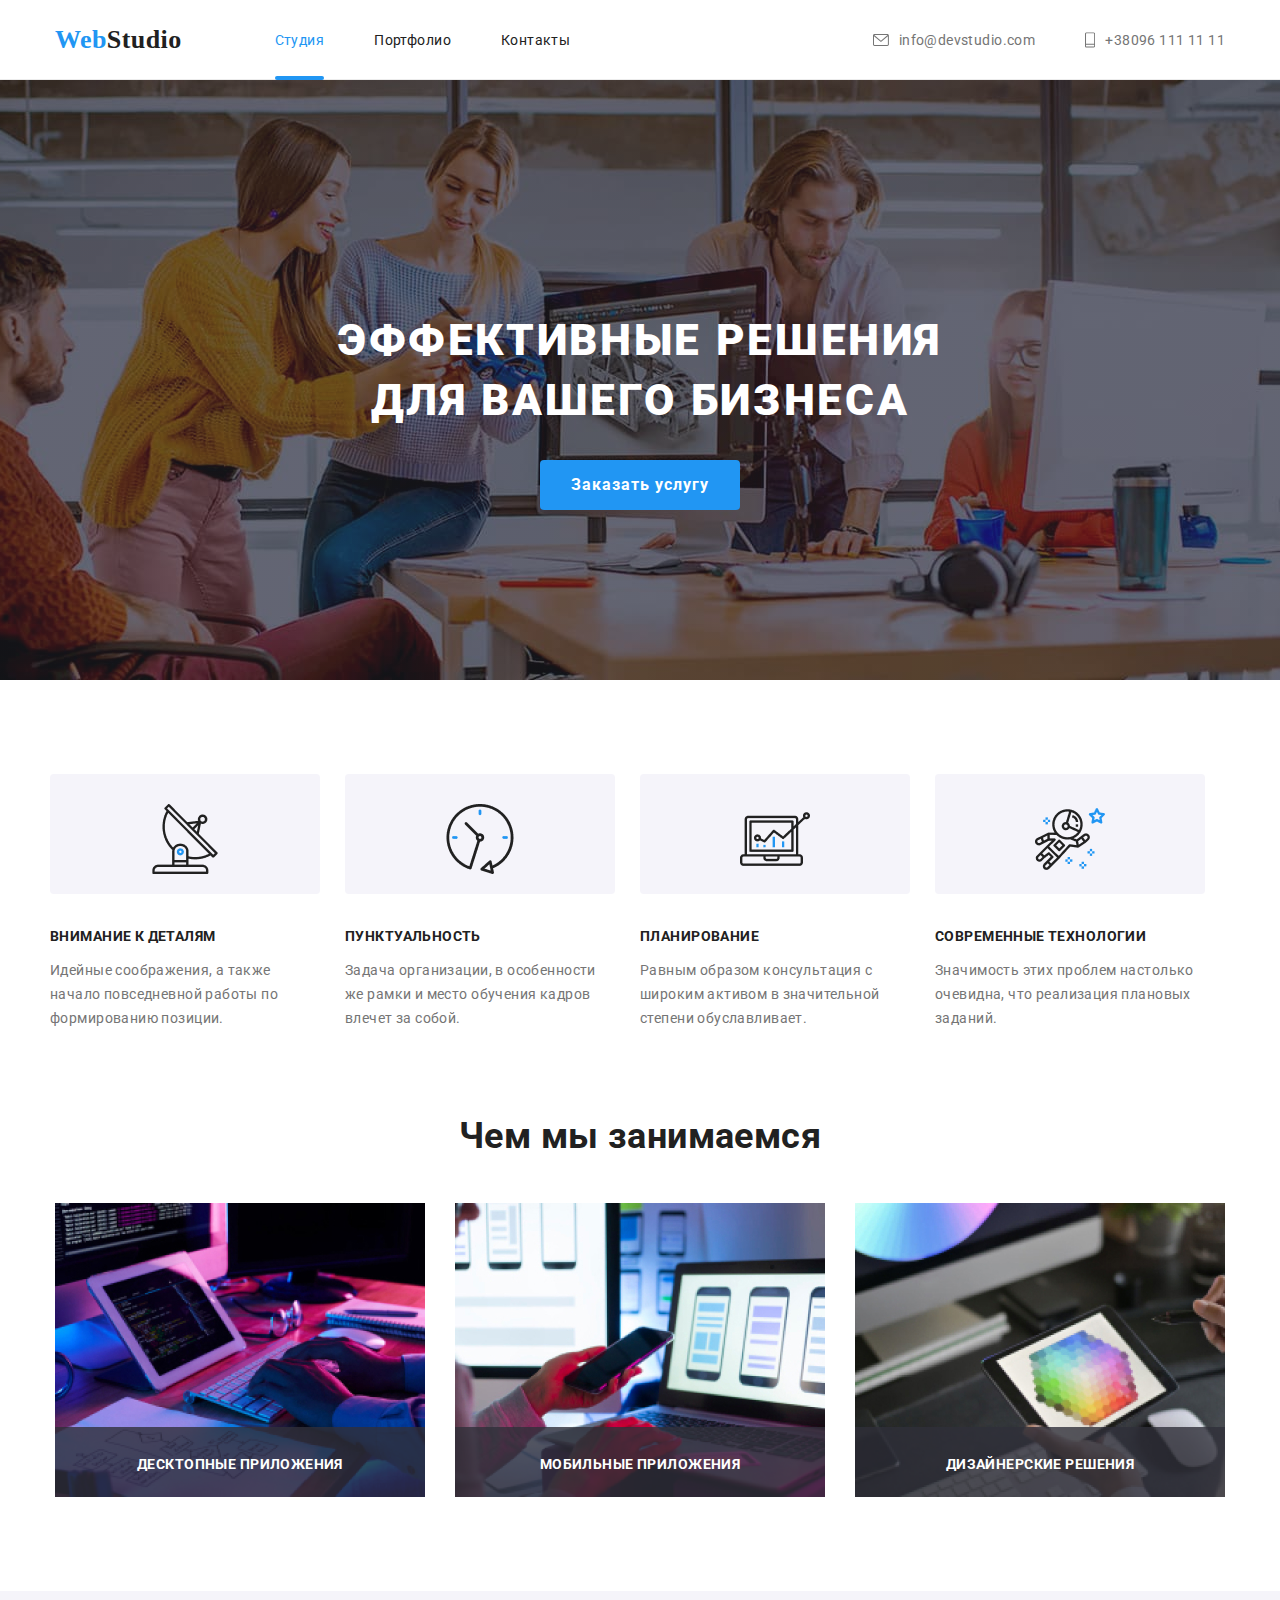
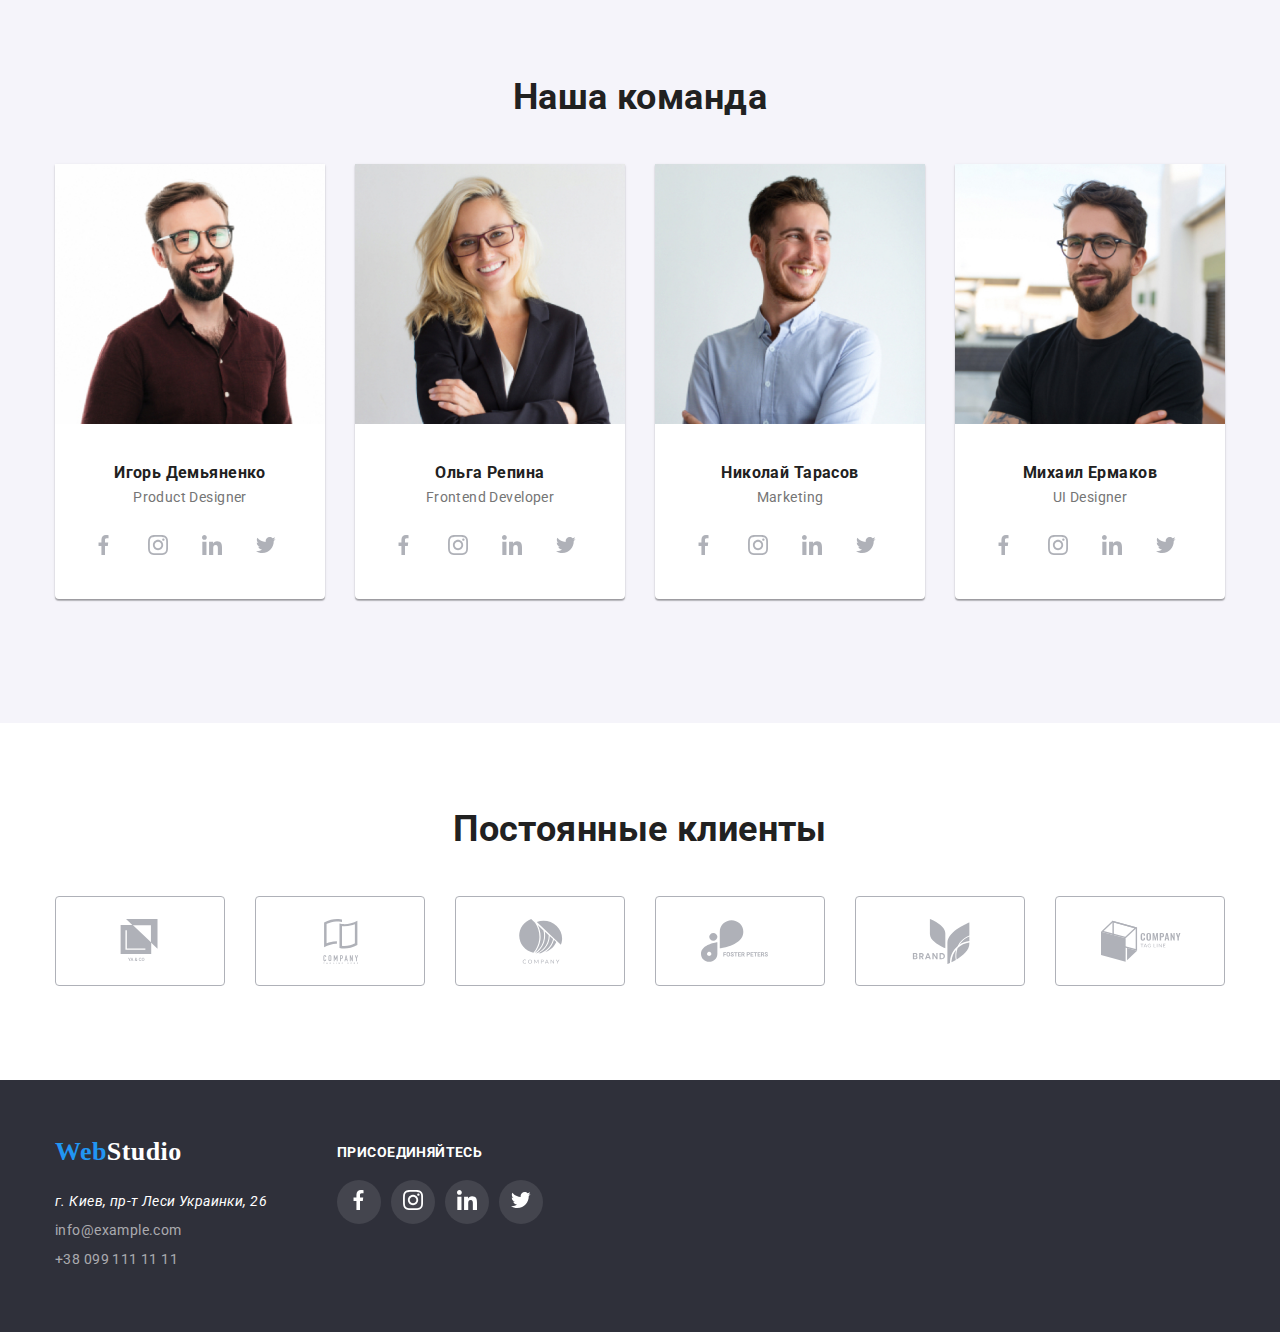
==== commit d8a26438: "финиш по анимации меню" ====
--- a/index.html
+++ b/index.html
@@ -13,10 +13,44 @@
     <div class="backdrop is-hidden" data-modal>
         <div class="modal">
             <button class="close-modal" data-modal-close>X</button>
-            123
-            <p>334
-                <p>76795</p>
-            </p>
+            <label for="age">Возраст</label>
+0<input id="age" type="range" name="age" min="0" max="120" value="30" />120
+<label for="color">Цвет</label>
+        </br>
+<input id="color" name="color" type="color" />
+<br>
+<label for="size">Размер футболки</label>
+<select id="size" name="size">
+  <option value="xs">Extra Small</option>
+  <option value="s">Small</option>
+  <option value="m">Medium</option>
+  <option value="l">Large</option>
+</select>
+<br><br>
+<select name="month">
+    <optgroup label="Лето">
+      <option value="s6">Июнь</option>
+      <option value="s7">Июль</option>
+      <option value="s8">Август</option>
+    </optgroup>
+  
+    <optgroup label="Осень">
+      <option value="s9">Сентябрь</option>
+      <option value="s10">Октябрь</option>
+      <option value="s11">Ноябрь</option>
+    </optgroup>
+  </select>
+  <br><br>
+  <label for="fav">Выберите свой любимый браузер:</label>
+<input list="browsers" name="fav" id="fav" />
+
+<datalist id="browsers">
+  <option>Edge</option>
+  <option>Firefox</option>
+  <option>Chrome</option>
+  <option>Opera</option>
+  <option>Safari</option>
+</datalist>
         </div>
     </div>
     <header>
--- a/CSS/styles.css
+++ b/CSS/styles.css
@@ -104,32 +104,31 @@
     }
     .menu-list a{
         position: relative;
+        padding:30px 0;
     }
 
 .menu-list a::after {
     content: "";
     position: absolute;
+        top:74px;
+    width: 100%;
+    border-radius:2px;
+        height: 4px;
+        background-color: var(--blue);
+    transform: scaleX(0);
 }
 .menu-list:hover a::after {
-    content: "";
-display: block;
+    left:0;
+    top:74px;
+    transform: scaleX(1);
+    transition: transform 250ms cubic-bezier(0.4, 0, 0.2, 1);
+
+}
+.menu-list a.active::after {
     width: 100%;
-border-radius:0 0 2px 2px;
-margin-top: 20px;
-    height: 3px;
-    background-color: var(--blue);
-    transition: 250ms cubic-bezier(0.4, 0, 0.2, 1);
-
-}
-.active::after {
-    content: "";
-display: block;
-    width: 100%;
-border-radius:0 0 2px 2px;
-margin-top: 20px;
-    height: 3px;
-    background-color: var(--blue);
-    
+left:0;
+top:74px;
+    transform: scaleX(1);
 }
 
 
@@ -233,6 +232,7 @@
 letter-spacing: 0.06em;
 padding: 10px 30px;
 color: var(--white);
+border:none;
 border-radius: 4px;
 }
 .order-service {
